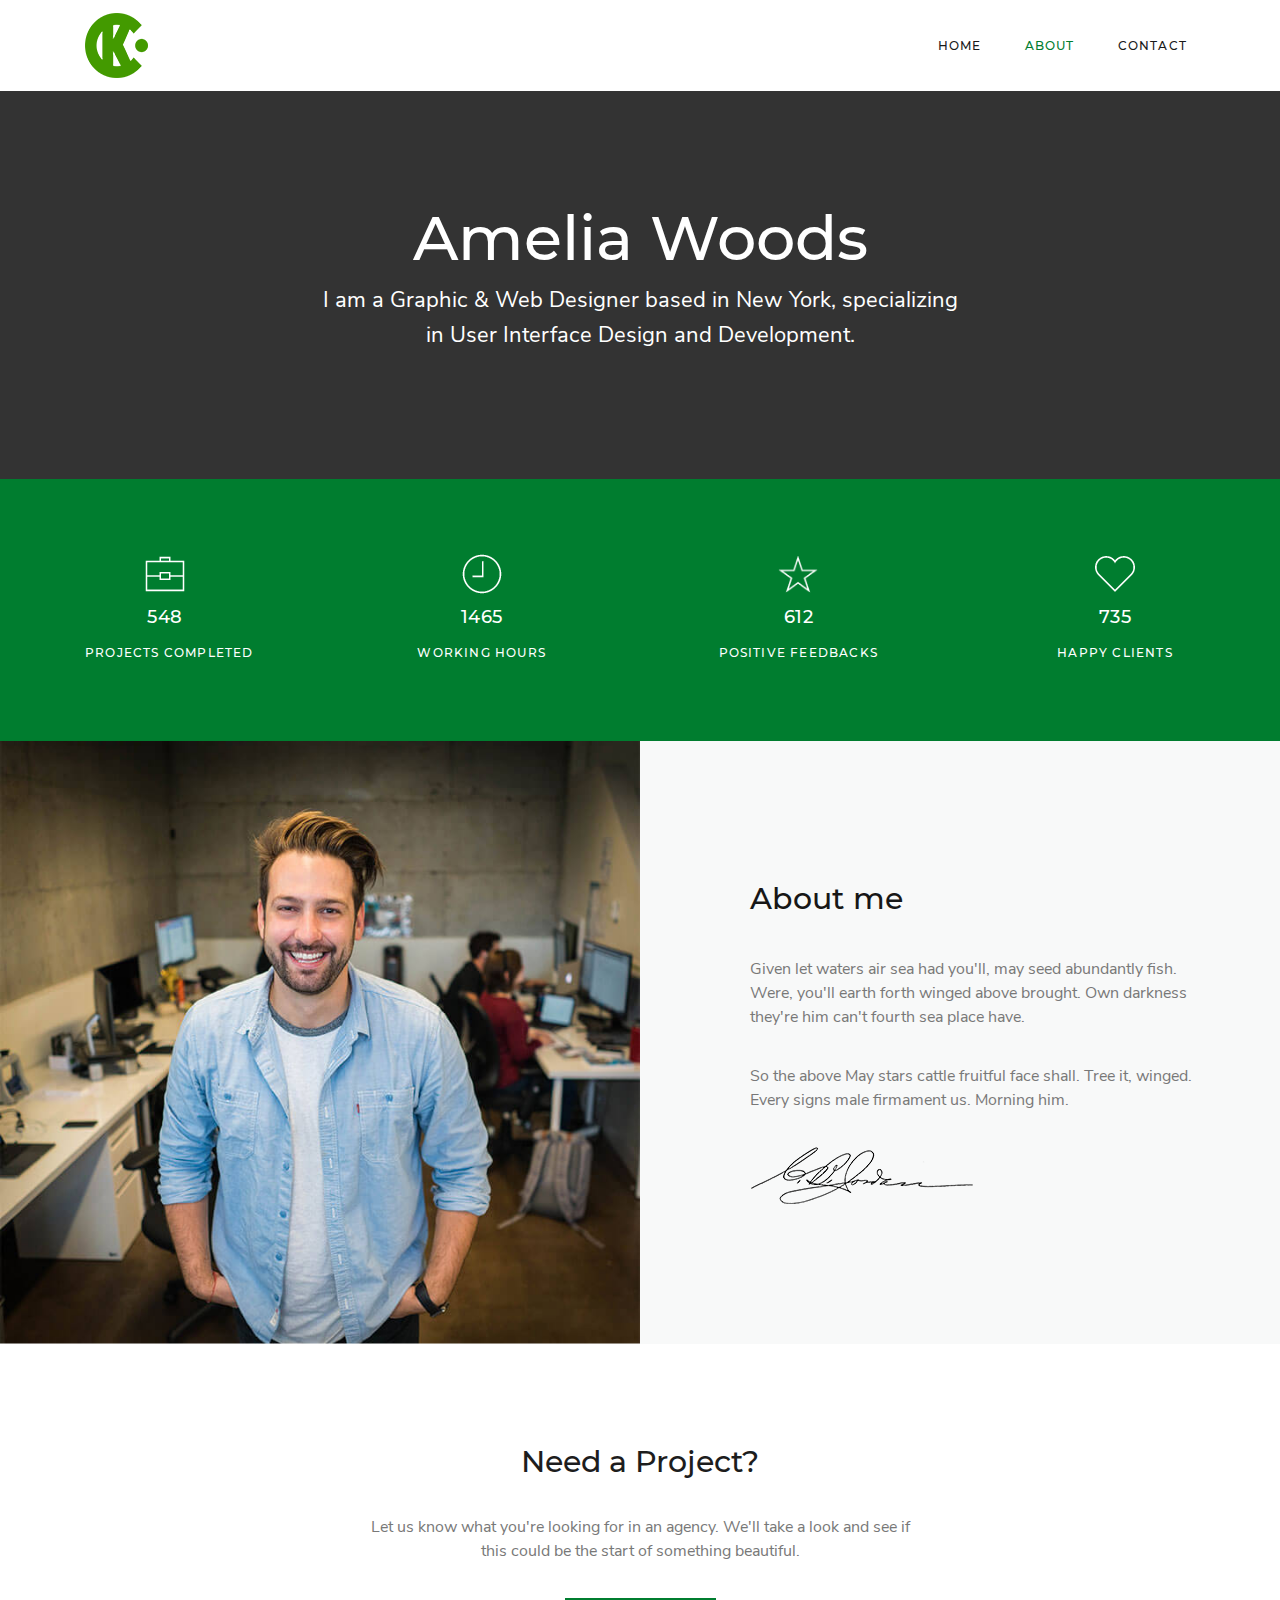
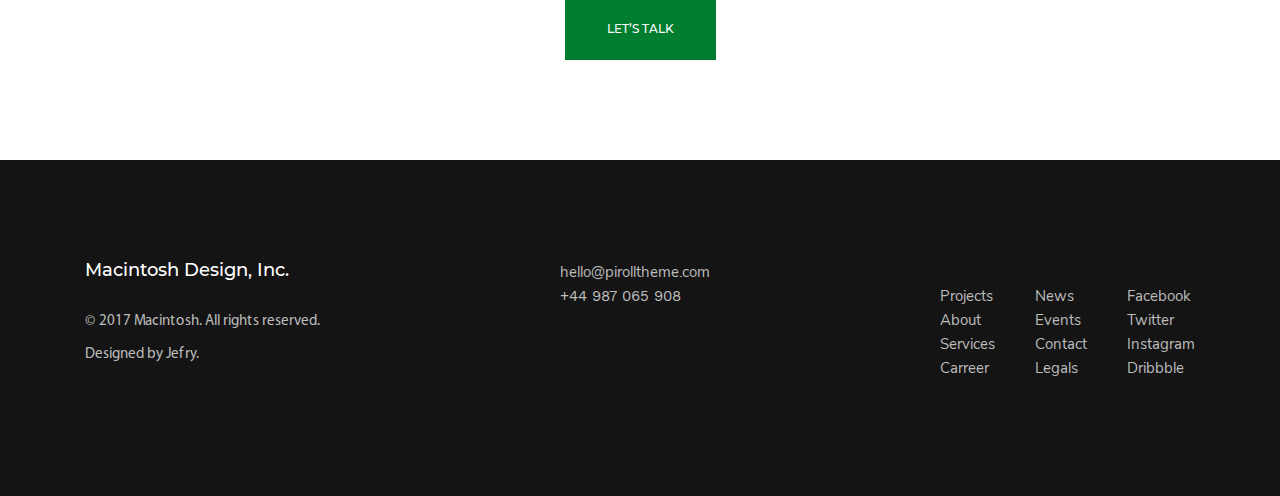
==== pages/about.html @ e12af78a "Add about.html" ====
<!DOCTYPE html>
<html lang="en">

<head>
    <meta charset="UTF-8">
    <meta name="viewport" content="width=device-width, initial-scale=1.0">
    <meta http-equiv="X-UA-Compatible" content="ie=edge">
    <title>About - Macintosh Design</title>
    <link rel="icon" href="../img/icons/logo.png">
    <!-- libs -->
    <link rel="stylesheet" href="../libs/fontawesome-pro-5.12.0-web/css/all.min.css">
    <link rel="stylesheet" href="../libs/bootstrap-4.4.1-dist/css/bootstrap.min.css">
    <!-- styles -->
    <link rel="stylesheet" href="../css/fonts.css">
    <link rel="stylesheet" href="../css/style.css">
    <link rel="stylesheet" href="../css/media.css">
</head>

<body>
    <header class="header header_home">
        <nav class="navbar navbar_home navbar-expand-md navbar-light">
            <div class="container">
                <a class="navbar-brand" href="../index.html">
                    <img src="../img/icons/logo.png" alt="logo">
                </a>
                <button class="navbar-toggler navbar__button" type="button" data-toggle="collapse"
                    data-target="#navbarNav" aria-controls="navbarNav" aria-expanded="false"
                    aria-label="Toggle navigation">
                    <i class="fas fa-bars"></i>
                </button>
                <div class="navbar__collapse collapse navbar-collapse justify-content-end" id="navbarNav">
                    <ul class="navbar-nav">
                        <li class="nav-item navbar__item active">
                            <a class="nav-link navbar__link" href="home.html">home</a>
                        </li>
                        <li class="nav-item navbar__item">
                            <a class="nav-link navbar__link navbar__link_active" href="#">about</a>
                        </li>
                        <li class="nav-item navbar__item">
                            <a class="nav-link navbar__link" href="../pages/contact.html">contact</a>
                        </li>
                    </ul>
                </div>
            </div>
        </nav>
    </header>
    <!-- /.header -->

    <section class="about-about">
        <div class="container">
            <div class="row justify-content-center text-center">
                <div class="col-12 col-md-10 col-lg-7">
                    <h1 class="about-about__title">Amelia Woods</h1>
                    <p class="about-about__subtitle">
                        I am a Graphic & Web Designer based in New York, specializing
                        in User Interface Design and Development.
                    </p>
                </div>
            </div>
        </div>
    </section>
    <!-- /.about-about -->

    <section class="about-work">
        <div class="container">
            <div class="row justify-content-between text-center">
                <div class="about-work__item col-12 col-sm-6 col-md-3 col-xl-2">
                    <img class="about-work__icon" src="../img/icons/about-icon-1.png" alt="portfolio">
                    <p class="about-work__number">548</p>
                    <h3 class="about-work__title">projects completed</h3>
                </div>
                <div class="about-work__item col-12 col-sm-6 col-md-3 col-xl-2">
                    <img class="about-work__icon" src="../img/icons/about-icon-2.png" alt="clock">
                    <p class="about-work__number">1465</p>
                    <h3 class="about-work__title">WORKING HOURS</h3>
                </div>
                <div class="about-work__item col-12 col-sm-6 col-md-3 col-xl-2">
                    <img class="about-work__icon" src="../img/icons/about-icon-3.png" alt="star">
                    <p class="about-work__number">612</p>
                    <h3 class="about-work__title">POSITIVE FEEDBACKS</h3>
                </div>
                <div class="about-work__item col-12 col-sm-6 col-md-3 col-xl-2">
                    <img class="about-work__icon" src="../img/icons/about-icon-4.png" alt="like">
                    <p class="about-work__number">735</p>
                    <h3 class="about-work__title">HAPPY CLIENTS</h3>
                </div>
            </div>
        </div>
    </section>
    <!-- /.about-work -->

    <section class="me">
        <div class="container">
            <img class="me__image" src="../img/me.jpg" alt="">
            <div class="row justify-content-end">
                <div class="col-12 col-lg-5">
                    <h2 class="me__title">About me</h2>
                    <p class="me__text">
                        Given let waters air sea had you'll, may seed abundantly fish.
                        Were, you'll earth forth winged above brought. Own darkness
                        they're him can't fourth sea place have.
                    </p>

                    <p class="me__text">
                        So the above May stars cattle fruitful face shall. Tree it, winged.
                        Every signs male firmament us. Morning him.
                    </p>
                    <img class="me__sign" src="../img/signature.png" alt="">
                </div>
            </div>
        </div>
    </section>
    <!-- /.me -->

    <section class="need">
        <div class="container">
            <div class="row justify-content-center text-center">
                <div class="col-12 col-md-10 col-lg-6">
                    <h1 class="need__title">Need a Project?</h1>
                    <p class="need__subtitle">
                        Let us know what you're looking for in an agency. We'll take a look and see
                        if this could be the start of something beautiful.
                    </p>
                    <a class="need__button" href="#!">let’s talk</a>
                </div>
            </div>
        </div>
    </section>
    <!-- /.need -->

    <footer class="footer">
        <div class="container">
            <div class="row justify-content-center justify-content-sm-between text-center text-sm-left">
                <div class="col-12 col-sm-6 col-lg-3">
                    <h2 class="footer__title">Macintosh Design, Inc.</h2>
                    <p class="footer__subtitle">© 2017 Macintosh. All rights reserved.</p>
                    <p class="footer__subtitle">Designed by Jefry.</p>
                </div>
                <div class="col-12 col-sm-4 col-md-3 col-lg-2">
                    <a class="footer__contacts" href="mailto:hello@pirolltheme.com">hello@pirolltheme.com</a>
                    <a class="footer__contacts" href="tel:+44987065908">+44 987 065 908</a>
                </div>
                <div class="mt-4 col-12 col-lg-5 col-xl-3 d-flex justify-content-center">
                    <ul class="footer__list">
                        <li><a class="footer__link" href="#!">Projects</a></li>
                        <li><a class="footer__link" href="#!">About</a></li>
                        <li><a class="footer__link" href="#!">Services</a></li>
                        <li><a class="footer__link" href="#!">Carreer</a></li>
                    </ul>
                    <ul class="footer__list">
                        <li><a class="footer__link" href="#!">News</a></li>
                        <li><a class="footer__link" href="#!">Events</a></li>
                        <li><a class="footer__link" href="#!">Contact</a></li>
                        <li><a class="footer__link" href="#!">Legals</a></li>
                    </ul>
                    <ul class="footer__list">
                        <li><a class="footer__link" href="#!">Facebook</a></li>
                        <li><a class="footer__link" href="#!">Twitter</a></li>
                        <li><a class="footer__link" href="#!">Instagram</a></li>
                        <li><a class="footer__link" href="#!">Dribbble</a></li>
                    </ul>
                </div>
            </div>
        </div>
    </footer>
    <!-- /.footer -->


    <!-- JavaScripts -->
    <script src="../libs/jquery-3.4.1.min.js"></script>
    <script src="../libs/popper.min.js"></script>
    <script src="../libs/bootstrap-4.4.1-dist/js/bootstrap.min.js"></script>
</body>

</html>
---- css/fonts.css ----
@font-face {
    font-family: 'Nunito Sans';
    src: url('../fonts/nunitosans/NunitoSans-Regular.eot');
    src: url('../fonts/nunitosans/NunitoSans-Regular.eot?#iefix') format('embedded-opentype'),
        url('../fonts/nunitosans/NunitoSans-Regular.woff2') format('woff2'),
        url('../fonts/nunitosans/NunitoSans-Regular.woff') format('woff'),
        url('../fonts/nunitosans/NunitoSans-Regular.ttf') format('truetype');
    font-weight: 400;
    font-style: normal;
}

@font-face {
    font-family: 'Work Sans';
    src: url('../fonts/worksans/WorkSans-Regular.eot');
    src: url('../fonts/worksans/WorkSans-Regular.eot?#iefix') format('embedded-opentype'),
        url('../fonts/worksans/WorkSans-Regular.woff2') format('woff2'),
        url('../fonts/worksans/WorkSans-Regular.woff') format('woff'),
        url('../fonts/worksans/WorkSans-Regular.ttf') format('truetype');
    font-weight: 400;
    font-style: normal;
}

@font-face {
    font-family: 'Myriad Pro';
    src: url('../fonts/myriadpro/MyriadPro-Regular.eot');
    src: url('../fonts/myriadpro/MyriadPro-Regular.eot?#iefix') format('embedded-opentype'),
        url('../fonts/myriadpro/MyriadPro-Regular.woff2') format('woff2'),
        url('../fonts/myriadpro/MyriadPro-Regular.woff') format('woff'),
        url('../fonts/myriadpro/MyriadPro-Regular.ttf') format('truetype');
    font-weight: 400;
    font-style: normal;
}

@font-face {
    font-family: 'Montserrat';
    src: url('../fonts/montserrat/Montserrat-Thin.eot');
    src: url('../fonts/montserrat/Montserrat-Thin.eot?#iefix') format('embedded-opentype'),
        url('../fonts/montserrat/Montserrat-Thin.woff2') format('woff2'),
        url('../fonts/montserrat/Montserrat-Thin.woff') format('woff'),
        url('../fonts/montserrat/Montserrat-Thin.ttf') format('truetype');
    font-weight: 100;
    font-style: normal;
}

@font-face {
    font-family: 'Montserrat';
    src: url('../fonts/montserrat/Montserrat-Medium.eot');
    src: url('../fonts/montserrat/Montserrat-Medium.eot?#iefix') format('embedded-opentype'),
        url('../fonts/montserrat/Montserrat-Medium.woff2') format('woff2'),
        url('../fonts/montserrat/Montserrat-Medium.woff') format('woff'),
        url('../fonts/montserrat/Montserrat-Medium.ttf') format('truetype');
    font-weight: 500;
    font-style: normal;
}

@font-face {
    font-family: 'Roboto';
    src: url('../fonts/roboto/Roboto-Medium.eot');
    src: url('../fonts/roboto/Roboto-Medium.eot?#iefix') format('embedded-opentype'),
        url('../fonts/roboto/Roboto-Medium.woff2') format('woff2'),
        url('../fonts/roboto/Roboto-Medium.woff') format('woff'),
        url('../fonts/roboto/Roboto-Medium.ttf') format('truetype');
    font-weight: 500;
    font-style: normal;
}
---- css/style.css ----
/* 
font-family: 'Montserrat', sans-serif;
font-family: 'Myriad Pro', sans-serif;
font-family: 'Nunito Sans', sans-serif;
font-family: 'Work Sans', sans-serif;
font-family: 'Roboto', sans-serif;
*/

/* base styles */

* {
    margin: 0;
    padding: 0;
    box-sizing: border-box;
}

a,
a:hover {
    text-decoration: none;
}

li {
    list-style: none;
}

html,
body {
    scroll-behavior: smooth;
}

body {
    font-family: 'Montserrat', sans-serif;
}

::-webkit-scrollbar {
    width: 12px;
}

::-webkit-scrollbar-thumb {
    border-width: 1px 1px 1px 2px;
    border-color: #f5f5f5;
    background-color: #007d2f;
}

::-webkit-scrollbar-thumb:hover {
    border-width: 1px 1px 1px 2px;
    border-color: #555;
}

::-webkit-scrollbar-track {
    border-width: 0;
}

::-webkit-scrollbar-track:hover {
    border-left: 1px solid #aaa;
    background-color: #eee;
}

/* base styles end */

/* ===================================================== */
/* ======================= INDEX ======================= */
/* ===================================================== */

/* header */

header {
    background: url('../img/header-bg.jpg') no-repeat center / cover;
    min-height: 100vh;
}

.navbar__link {
    color: #191919 !important;
    font-size: 12px;
    font-weight: 500;
    text-transform: uppercase;
    letter-spacing: 1.2px;
    text-align: right;
}

.navbar__item:not(:last-child) .navbar__link {
    padding-right: 35px;
}

.navbar__link:hover {
    color: #007d2f !important;
}

.navbar__button i {
    font-size: 40px;
}

.header__content {
    padding: 50px 0;
}

.header__content-container {
    margin-top: -150px;
}

.header__title {
    color: #1d1d1d;
    font-size: 36px;
    font-weight: 500;
    letter-spacing: 0.38px;
    margin-bottom: 30px;
}

.header__text {
    color: #787878;
    font-size: 15px;
    font-weight: 100;
    line-height: 24px;
    margin-bottom: 50px;
}

.header__button {
    color: #ffffff;
    font-size: 12px;
    font-weight: 500;
    text-transform: uppercase;
    letter-spacing: 1.2px;
    background: #007d2f;
    padding: 20px 50px;
    border: 2px solid transparent;
    transition: 0.3s;
}

.header__button:hover {
    color: #000;
    background: #fff;
    border: 2px solid #007d2f;
}

/* header end */

/* about */

.about {
    padding: 95px 0 40px;
}

.about__title {
    color: #191919;
    font-size: 34px;
    font-weight: 500;
    margin-bottom: 45px;
}

.about__text {
    color: #787878;
    font-family: 'Nunito Sans', sans-serif;
    font-size: 14px;
    font-weight: 400;
    line-height: 20px;
    margin-bottom: 50px;
}

/* about end */

/* skills */

.skills {
    padding: 165px 0;
    background: #f8f9f9;
    position: relative;
    overflow: hidden;
}

.skills__title {
    color: #171717;
    font-size: 30px;
    font-weight: 500;
    margin-bottom: 40px;
}

.skills__progress-title {
    color: #000000;
    font-size: 12px;
    font-weight: 500;
    line-height: 30px;
    text-transform: uppercase;
    letter-spacing: 1.2px;
    margin-bottom: 20px;
}

.skills__progress-title span {
    margin-left: 20px;
}

.skills__progress {
    background: #d8d8d8;
    height: 3px;
    width: 500px;
    margin-bottom: 40px;
}

.skills__progress-bar {
    background: #007d2f;
}

.skills__image {
    position: absolute;
    top: 50%;
    right: 0;
    transform: translateY(-50%);
    width: 50%;
    height: 100%;
    object-fit: cover;
}

/* skills end */

/* about-work */

.about-work {
    padding: 75px 0 80px;
    background: #007d2f;
}

.about-work__icon {
    width: 40px;
    height: 40px;
    object-fit: contain;
    margin-bottom: 10px;
}

.about-work__number {
    color: #ffffff;
    font-size: 18px;
    font-weight: 500;
    letter-spacing: 0.5px;
    margin-bottom: 15px;
}

.about-work__title {
    color: #ffffff;
    font-size: 12px;
    font-weight: 500;
    text-transform: uppercase;
    letter-spacing: 1.2px;
    white-space: nowrap;
    margin-bottom: 0;
}

/* about-work end */

/* works */

.works__item {
    width: 25%;
    height: 300px;
    position: relative;
}

.works__image {
    width: 100%;
    height: 100%;
    object-fit: cover;
    display: block;
}

.works__overlay {
    position: absolute;
    top: 0;
    left: 0;
    opacity: 0;
    width: 100%;
    height: 100%;
    box-shadow: inset 3600px 6235px 2px rgba(32, 22, 0, 0.5);
    display: flex;
    align-items: center;
    justify-content: center;
    transition: 0.3s;
}

.works__item:hover .works__overlay {
    opacity: 1;
}

.more-works {
    color: #fff;
    font-size: 21px;
    font-weight: 500;
    text-transform: uppercase;
    letter-spacing: 1.2px;
    padding: 40px 0;
    background: #007d2f;
    width: 100%;
    display: block;
    text-align: center;
}

.more-works:hover {
    color: #fff;
}

/* works end */

/* process */

.process {
    padding: 100px 0;
}

.process__title {
    color: #191919;
    font-size: 44px;
    font-weight: 500;
    margin-bottom: 30px;
}

.process__text {
    color: #787878;
    font-family: 'Nunito Sans', sans-serif;
    font-size: 22px;
    font-weight: 400;
    line-height: 33px;
    margin-bottom: 50px;
}

.process__video-image {
    width: 100%;
    height: 570px;
    background: url('../img/video-preview.jpg') no-repeat center / cover;
    display: flex;
    align-items: center;
    justify-content: center;
}

.process__video-button {
    width: 85px;
    height: 85px;
    background: #007d2f;
    border-radius: 50%;
    font-size: 25px;
    color: #fff;
}

.process__video-button:hover {
    color: #fff;
}

.process__modal-content,
.process__modal-video {
    width: 100%;
}

/* process end */

/* service */

.service {
    background: #f5f5f5;
    padding: 100px 0 45px;
}

.service__icon {
    width: 40px;
    height: 45px;
    object-fit: contain;
    margin-bottom: 30px;
}

.service__title {
    color: #191919;
    font-size: 12px;
    font-weight: 500;
    text-transform: uppercase;
    letter-spacing: 1.2px;
    margin-bottom: 20px;
}

.service__subtitle {
    color: #787878;
    font-family: 'Nunito Sans', sans-serif;
    font-size: 16px;
    font-weight: 400;
    line-height: 24px;
    margin-bottom: 55px;
}

/* service end */

/* comments */

.comments {
    background: #007d2f;
    padding: 195px 0 60px;
}

.comments__quote {
    color: #ffffff;
    font-size: 20px;
    font-weight: 500;
    line-height: 30px;
    margin-bottom: 40px;
}

.comments__quote::before {
    content: '“';
    font-size: 25px;
}

.comments__quote::after {
    content: '”';
    font-size: 25px;
}

.comments__title {
    color: #ffffff;
    font-size: 16px;
    font-weight: 500;
    text-transform: uppercase;
    letter-spacing: 1.2px;
    margin-bottom: 100px;
}

.comments__carousel-indicators {
    bottom: -30px;
    align-items: center;
}

.comments__dots {
    border: none !important;
    width: 6px !important;
    height: 6px !important;
    background: #b0e8e6 !important;
    border-radius: 50%;
}

.comments__dots.active {
    width: 10px !important;
    height: 10px !important;
    background: #ffffff !important;
}

/* comments end */

/* brands */

.brands {
    padding: 70px 0 30px;
}

.brands__item {
    margin-bottom: 40px;
}

/* brands end */

/* feedback */

.feedback {
    padding: 25px 0 100px;
    background: #f5f5f5;
}

.feedback__title {
    color: #1d1d1d;
    font-size: 30px;
    font-weight: 500;
    margin-bottom: 30px;
}

.feedback__text {
    color: #787878;
    font-family: 'Nunito Sans', sans-serif;
    font-size: 16px;
    font-weight: 400;
    line-height: 24px;
    margin-bottom: 40px;
}

.feedback__title_margin {
    margin-left: 55px;
}

.feedback__form-inputs {
    width: 100%;
    height: 50px;
    background: #fff;
    border: none;
    padding: 0 15px;
    margin-bottom: 30px;
}

.feedback__form-inputs::placeholder {
    color: #787878;
    font-family: 'Nunito Sans', sans-serif;
    font-size: 15px;
    font-weight: 400;
}

.feedback__form-inputs:focus {
    outline: 2px solid #00a13e;
}

.feedback__form-textarea {
    width: 100%;
    height: 170px;
    background: #ffffff;
    border: none;
    resize: none;
    padding: 15px;
    margin-bottom: 25px;
}

.feedback__form-textarea:focus {
    outline: 2px solid #00a13e;
}

.feedback__form-textarea::placeholder {
    color: #787878;
    font-family: 'Nunito Sans', sans-serif;
    font-size: 15px;
    font-weight: 400;
}

.feedback__form-button {
    color: #fff;
    font-size: 12px;
    font-weight: 500;
    text-transform: uppercase;
    letter-spacing: 1.2px;
    padding: 22px 25px;
    background: #007d2f;
    border: none;
}

/* feedback end */

/* footer */

.footer {
    background: #141414;
    padding: 100px 0;
}

.footer__title {
    color: #fff;
    font-size: 18px;
    font-weight: 500;
    margin-bottom: 30px;
}

.footer__subtitle {
    color: #bcbcbc;
    font-family: 'Myriad Pro', sans-serif;
    font-size: 15px;
    font-weight: 400;
    margin-bottom: 10px;
}

.footer__subtitle:last-child {
    margin-bottom: 0;
}

.footer__contacts {
    color: #bcbcbc;
    font-family: 'Nunito Sans', sans-serif;
    font-size: 15px;
    font-weight: 400;
}

.footer__contacts:hover {
    color: #bcbcbc;
}

.footer__contacts:last-child {
    font-family: 'Work Sans', sans-serif;
}

.footer__link {
    color: #bcbcbc;
    font-family: 'Nunito Sans', sans-serif;
    font-size: 15px;
    font-weight: 400;
}

.footer__link:hover {
    color: #bcbcbc;
}

.footer__list:not(:last-child) {
    margin-right: 40px;
    margin-bottom: 0;
}

/* footer end */


/* ===================================================== */
/* ===================== INDEX END ===================== */
/* ===================================================== */

/* ===================================================== */
/* ======================= HOME ======================== */
/* ===================================================== */

.header_home {
    background: none;
    min-height: auto;
}

.navbar_home {
    background: #fff;
}

.about-home {
    background: #007d2f;
    padding: 110px 0 100px;
}

.about-home__title {
    color: #171717;
    font-size: 30px;
    font-weight: 500;
    margin-bottom: 30px;
}

.about-home__subtitle {
    color: #fefefe;
    font-family: 'Roboto', sans-serif;
    font-size: 17px;
    font-weight: 500;
    line-height: 27px;
    margin-bottom: 0;
}

.works__overlay_home:hover {
    box-shadow: none;
    background: rgba(55, 137, 86, 0.85);
    opacity: 1;
}

.navbar__link_active {
    color: #007d2f !important;
}

/* ===================================================== */
/* ====================== HOME END ===================== */
/* ===================================================== */

/* ===================================================== */
/* ======================= ABOUT ======================= */
/* ===================================================== */

.about-about {
    background: rgba(0, 0, 0, 0.8);
    padding: 110px 0;
}

.about-about__title {
    color: #fff;
    font-size: 62px;
    font-weight: 500;
}

.about-about__subtitle {
    color: #fff;
    font-family: 'Nunito Sans', sans-serif;
    font-size: 22px;
    font-weight: 400;
    line-height: 35px;
}

.me {
    padding: 140px 0;
    background: #f8f9f9;
    position: relative;
    overflow: hidden;
}

.me__image {
    position: absolute;
    top: 50%;
    left: 0;
    transform: translateY(-50%);
    width: 50%;
    height: 100%;
    object-fit: cover;
}

.me__title {
    color: #171717;
    font-size: 30px;
    font-weight: 500;
    letter-spacing: 0.3px;
    margin-bottom: 40px;
}

.me__text {
    color: #787878;
    font-family: 'Nunito Sans', sans-serif;
    font-size: 16px;
    font-weight: 400;
    line-height: 24px;
    margin-bottom: 35px;
}

.need {
    padding: 100px 0;
}

.need__title {
    color: #1d1d1d;
    font-size: 30px;
    font-weight: 500;
    margin-bottom: 35px;
}

.need__subtitle {
    color: #787878;
    font-family: 'Nunito Sans', sans-serif;
    font-size: 16px;
    font-weight: 400;
    line-height: 24px;
    margin-bottom: 35px;
}

.need__button {
    color: #ffffff;
    font-size: 12px;
    font-weight: 500;
    text-transform: uppercase;
    background: #007d2f;
    padding: 20px 40px;
    border: 2px solid #007d2f;
    transition: 0.3s;
    display: inline-block;
}

.need__button:hover {
    color: #000;
    background: #fff;
}

/* ===================================================== */
/* ===================== ABOUT END ===================== */
/* ===================================================== */
---- css/media.css ----
@media (max-width: 1199.5px) {
    .header__content-container {
        margin-top: -50px;
    }

    .skills__progress {
        width: 400px;
    }

    .process__video-image {
        height: 500px;
    }
}

@media (max-width: 991.5px) {
    .navbar__link {
        padding: 8px !important;
    }

    .header__content-container {
        margin-top: 0;
    }

    .skills {
        padding: 50px 0;
    }

    .skills__image {
        position: static;
        display: block;
        transform: none;
        width: 100%;
        height: 300px;
    }

    .works__item {
        width: 50%;
    }

    .process__video-image {
        height: 370px;
    }

    .feedback__title_margin {
        margin-left: 0;
    }

    .me__image {
        position: static;
        display: block;
        transform: none;
        width: 100%;
        height: 500px;
        margin-bottom: 30px;
        object-fit: contain;
    }

    .me {
        padding: 50px 0;
    }
}

@media (max-width: 767.5px) {
    .navbar__collapse {
        border-radius: 0 0 15px 15px;
    }

    .navbar__link {
        background: rgba(84, 84, 84, 0.7);
        color: #fff !important;
    }

    .about-work__item:nth-child(1),
    .about-work__item:nth-child(2) {
        margin-bottom: 30px;
    }

    .process__video-image {
        height: 300px;
    }
    
    .me__image {
        height: auto;
    }
}

@media (max-width: 575.5px) {
    .skills__progress {
        width: 100%;
    }

    .about-work__item:not(:last-child) {
        margin-bottom: 30px;
    }

    .works__item {
        width: 100%;
    }

    .process__title {
        font-size: 30px;
    }

    .process__text {
        font-size: 18px;
    }
}
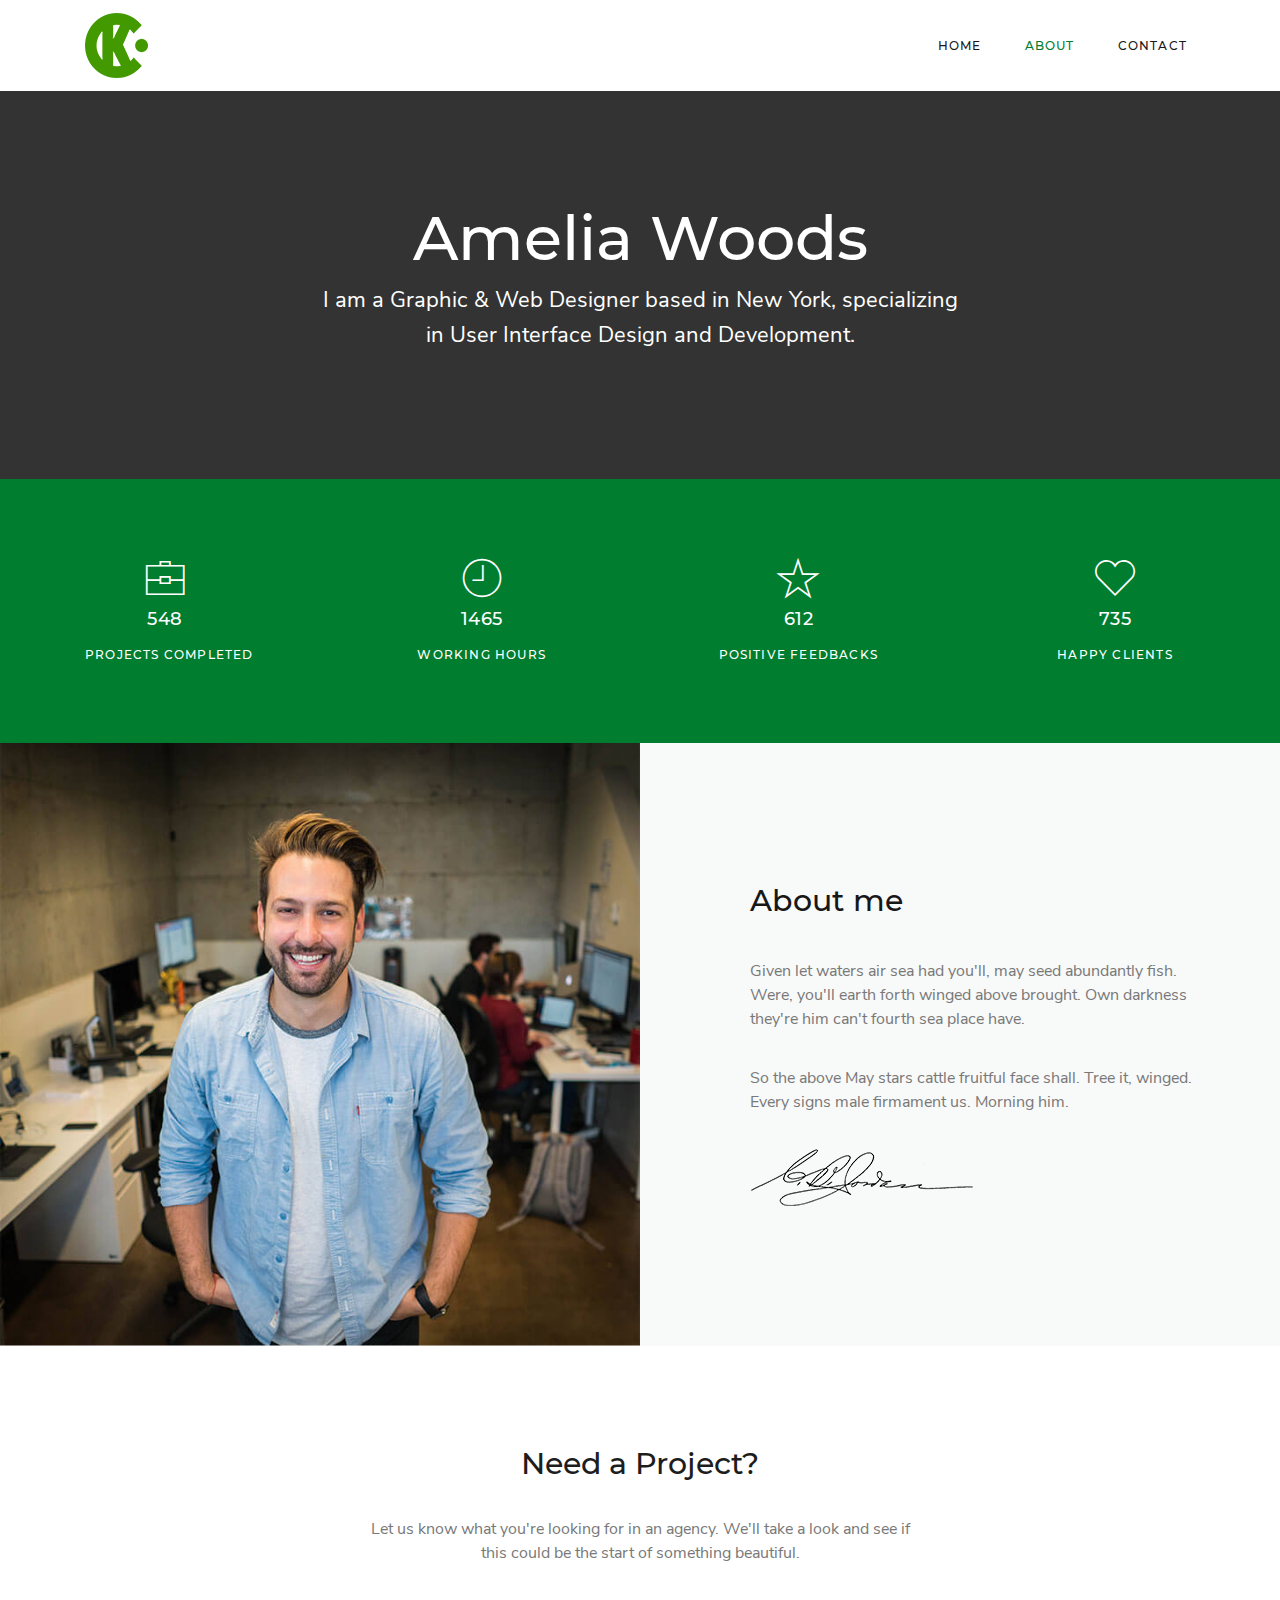
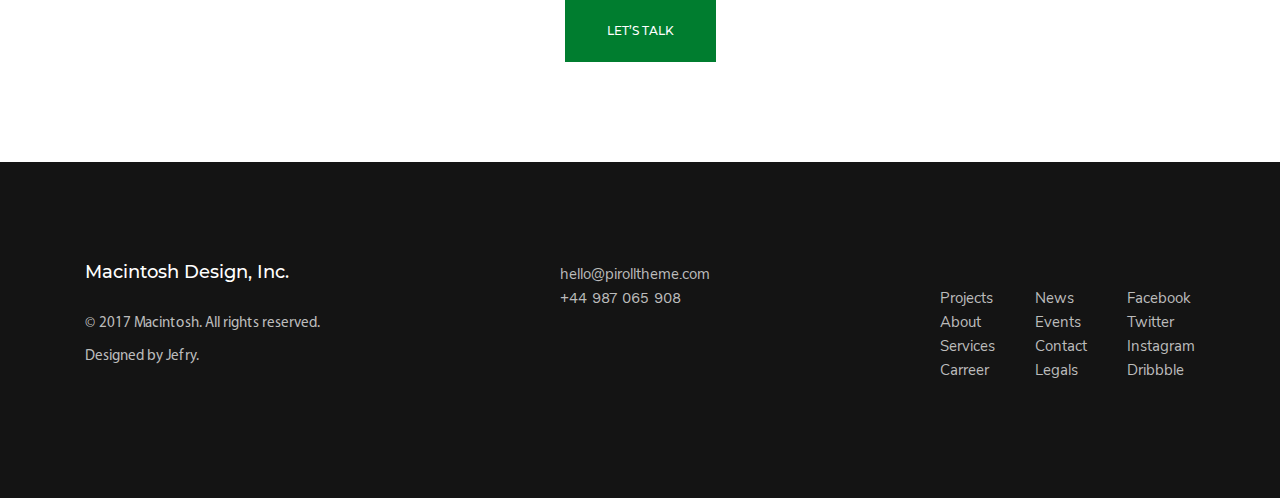
==== commit 3982b308: "Update site" ====
--- a/pages/about.html
+++ b/pages/about.html
@@ -6,8 +6,10 @@
     <meta name="viewport" content="width=device-width, initial-scale=1.0">
     <meta http-equiv="X-UA-Compatible" content="ie=edge">
     <title>About - Macintosh Design</title>
-    <link rel="icon" href="../img/icons/logo.png">
+    <link rel="icon" href="../img/logo.png">
     <!-- libs -->
+    <link rel="stylesheet" href="../libs/pe-icon-7-stroke/css/pe-icon-7-stroke.css">
+    <link rel="stylesheet" href="../libs/pe-icon-7-stroke/css/helper.css">
     <link rel="stylesheet" href="../libs/fontawesome-pro-5.12.0-web/css/all.min.css">
     <link rel="stylesheet" href="../libs/bootstrap-4.4.1-dist/css/bootstrap.min.css">
     <!-- styles -->
@@ -21,7 +23,7 @@
         <nav class="navbar navbar_home navbar-expand-md navbar-light">
             <div class="container">
                 <a class="navbar-brand" href="../index.html">
-                    <img src="../img/icons/logo.png" alt="logo">
+                    <img src="../img/logo.png" alt="logo">
                 </a>
                 <button class="navbar-toggler navbar__button" type="button" data-toggle="collapse"
                     data-target="#navbarNav" aria-controls="navbarNav" aria-expanded="false"
@@ -65,22 +67,22 @@
         <div class="container">
             <div class="row justify-content-between text-center">
                 <div class="about-work__item col-12 col-sm-6 col-md-3 col-xl-2">
-                    <img class="about-work__icon" src="../img/icons/about-icon-1.png" alt="portfolio">
+                    <span class="about-work__icon pe-7s-portfolio"></span>
                     <p class="about-work__number">548</p>
                     <h3 class="about-work__title">projects completed</h3>
                 </div>
                 <div class="about-work__item col-12 col-sm-6 col-md-3 col-xl-2">
-                    <img class="about-work__icon" src="../img/icons/about-icon-2.png" alt="clock">
+                    <span class="about-work__icon pe-7s-clock"></span>
                     <p class="about-work__number">1465</p>
                     <h3 class="about-work__title">WORKING HOURS</h3>
                 </div>
                 <div class="about-work__item col-12 col-sm-6 col-md-3 col-xl-2">
-                    <img class="about-work__icon" src="../img/icons/about-icon-3.png" alt="star">
+                    <span class="about-work__icon pe-7s-star"></span>
                     <p class="about-work__number">612</p>
                     <h3 class="about-work__title">POSITIVE FEEDBACKS</h3>
                 </div>
                 <div class="about-work__item col-12 col-sm-6 col-md-3 col-xl-2">
-                    <img class="about-work__icon" src="../img/icons/about-icon-4.png" alt="like">
+                    <span class="about-work__icon pe-7s-like"></span>
                     <p class="about-work__number">735</p>
                     <h3 class="about-work__title">HAPPY CLIENTS</h3>
                 </div>
@@ -121,7 +123,7 @@
                         Let us know what you're looking for in an agency. We'll take a look and see
                         if this could be the start of something beautiful.
                     </p>
-                    <a class="need__button" href="#!">let’s talk</a>
+                    <a class="need__button" href="contact.html">let’s talk</a>
                 </div>
             </div>
         </div>
@@ -170,6 +172,7 @@
     <script src="../libs/jquery-3.4.1.min.js"></script>
     <script src="../libs/popper.min.js"></script>
     <script src="../libs/bootstrap-4.4.1-dist/js/bootstrap.min.js"></script>
+    <script src="../js/fixed-nav.js"></script>
 </body>
 
 </html>--- a/libs/pe-icon-7-stroke/css/pe-icon-7-stroke.css
+++ b/libs/pe-icon-7-stroke/css/pe-icon-7-stroke.css
@@ -0,0 +1,632 @@
+@font-face {
+	font-family: 'Pe-icon-7-stroke';
+	src:url('../fonts/Pe-icon-7-stroke.eot?d7yf1v');
+	src:url('../fonts/Pe-icon-7-stroke.eot?#iefixd7yf1v') format('embedded-opentype'),
+		url('../fonts/Pe-icon-7-stroke.woff?d7yf1v') format('woff'),
+		url('../fonts/Pe-icon-7-stroke.ttf?d7yf1v') format('truetype'),
+		url('../fonts/Pe-icon-7-stroke.svg?d7yf1v#Pe-icon-7-stroke') format('svg');
+	font-weight: normal;
+	font-style: normal;
+}
+
+[class^="pe-7s-"], [class*=" pe-7s-"] {
+	display: inline-block;
+	font-family: 'Pe-icon-7-stroke';
+	speak: none;
+	font-style: normal;
+	font-weight: normal;
+	font-variant: normal;
+	text-transform: none;
+	line-height: 1;
+
+	/* Better Font Rendering =========== */
+	-webkit-font-smoothing: antialiased;
+	-moz-osx-font-smoothing: grayscale;
+}
+
+.pe-7s-album:before {
+	content: "\e6aa";
+}
+.pe-7s-arc:before {
+	content: "\e6ab";
+}
+.pe-7s-back-2:before {
+	content: "\e6ac";
+}
+.pe-7s-bandaid:before {
+	content: "\e6ad";
+}
+.pe-7s-car:before {
+	content: "\e6ae";
+}
+.pe-7s-diamond:before {
+	content: "\e6af";
+}
+.pe-7s-door-lock:before {
+	content: "\e6b0";
+}
+.pe-7s-eyedropper:before {
+	content: "\e6b1";
+}
+.pe-7s-female:before {
+	content: "\e6b2";
+}
+.pe-7s-gym:before {
+	content: "\e6b3";
+}
+.pe-7s-hammer:before {
+	content: "\e6b4";
+}
+.pe-7s-headphones:before {
+	content: "\e6b5";
+}
+.pe-7s-helm:before {
+	content: "\e6b6";
+}
+.pe-7s-hourglass:before {
+	content: "\e6b7";
+}
+.pe-7s-leaf:before {
+	content: "\e6b8";
+}
+.pe-7s-magic-wand:before {
+	content: "\e6b9";
+}
+.pe-7s-male:before {
+	content: "\e6ba";
+}
+.pe-7s-map-2:before {
+	content: "\e6bb";
+}
+.pe-7s-next-2:before {
+	content: "\e6bc";
+}
+.pe-7s-paint-bucket:before {
+	content: "\e6bd";
+}
+.pe-7s-pendrive:before {
+	content: "\e6be";
+}
+.pe-7s-photo:before {
+	content: "\e6bf";
+}
+.pe-7s-piggy:before {
+	content: "\e6c0";
+}
+.pe-7s-plugin:before {
+	content: "\e6c1";
+}
+.pe-7s-refresh-2:before {
+	content: "\e6c2";
+}
+.pe-7s-rocket:before {
+	content: "\e6c3";
+}
+.pe-7s-settings:before {
+	content: "\e6c4";
+}
+.pe-7s-shield:before {
+	content: "\e6c5";
+}
+.pe-7s-smile:before {
+	content: "\e6c6";
+}
+.pe-7s-usb:before {
+	content: "\e6c7";
+}
+.pe-7s-vector:before {
+	content: "\e6c8";
+}
+.pe-7s-wine:before {
+	content: "\e6c9";
+}
+.pe-7s-cloud-upload:before {
+	content: "\e68a";
+}
+.pe-7s-cash:before {
+	content: "\e68c";
+}
+.pe-7s-close:before {
+	content: "\e680";
+}
+.pe-7s-bluetooth:before {
+	content: "\e68d";
+}
+.pe-7s-cloud-download:before {
+	content: "\e68b";
+}
+.pe-7s-way:before {
+	content: "\e68e";
+}
+.pe-7s-close-circle:before {
+	content: "\e681";
+}
+.pe-7s-id:before {
+	content: "\e68f";
+}
+.pe-7s-angle-up:before {
+	content: "\e682";
+}
+.pe-7s-wristwatch:before {
+	content: "\e690";
+}
+.pe-7s-angle-up-circle:before {
+	content: "\e683";
+}
+.pe-7s-world:before {
+	content: "\e691";
+}
+.pe-7s-angle-right:before {
+	content: "\e684";
+}
+.pe-7s-volume:before {
+	content: "\e692";
+}
+.pe-7s-angle-right-circle:before {
+	content: "\e685";
+}
+.pe-7s-users:before {
+	content: "\e693";
+}
+.pe-7s-angle-left:before {
+	content: "\e686";
+}
+.pe-7s-user-female:before {
+	content: "\e694";
+}
+.pe-7s-angle-left-circle:before {
+	content: "\e687";
+}
+.pe-7s-up-arrow:before {
+	content: "\e695";
+}
+.pe-7s-angle-down:before {
+	content: "\e688";
+}
+.pe-7s-switch:before {
+	content: "\e696";
+}
+.pe-7s-angle-down-circle:before {
+	content: "\e689";
+}
+.pe-7s-scissors:before {
+	content: "\e697";
+}
+.pe-7s-wallet:before {
+	content: "\e600";
+}
+.pe-7s-safe:before {
+	content: "\e698";
+}
+.pe-7s-volume2:before {
+	content: "\e601";
+}
+.pe-7s-volume1:before {
+	content: "\e602";
+}
+.pe-7s-voicemail:before {
+	content: "\e603";
+}
+.pe-7s-video:before {
+	content: "\e604";
+}
+.pe-7s-user:before {
+	content: "\e605";
+}
+.pe-7s-upload:before {
+	content: "\e606";
+}
+.pe-7s-unlock:before {
+	content: "\e607";
+}
+.pe-7s-umbrella:before {
+	content: "\e608";
+}
+.pe-7s-trash:before {
+	content: "\e609";
+}
+.pe-7s-tools:before {
+	content: "\e60a";
+}
+.pe-7s-timer:before {
+	content: "\e60b";
+}
+.pe-7s-ticket:before {
+	content: "\e60c";
+}
+.pe-7s-target:before {
+	content: "\e60d";
+}
+.pe-7s-sun:before {
+	content: "\e60e";
+}
+.pe-7s-study:before {
+	content: "\e60f";
+}
+.pe-7s-stopwatch:before {
+	content: "\e610";
+}
+.pe-7s-star:before {
+	content: "\e611";
+}
+.pe-7s-speaker:before {
+	content: "\e612";
+}
+.pe-7s-signal:before {
+	content: "\e613";
+}
+.pe-7s-shuffle:before {
+	content: "\e614";
+}
+.pe-7s-shopbag:before {
+	content: "\e615";
+}
+.pe-7s-share:before {
+	content: "\e616";
+}
+.pe-7s-server:before {
+	content: "\e617";
+}
+.pe-7s-search:before {
+	content: "\e618";
+}
+.pe-7s-film:before {
+	content: "\e6a5";
+}
+.pe-7s-science:before {
+	content: "\e619";
+}
+.pe-7s-disk:before {
+	content: "\e6a6";
+}
+.pe-7s-ribbon:before {
+	content: "\e61a";
+}
+.pe-7s-repeat:before {
+	content: "\e61b";
+}
+.pe-7s-refresh:before {
+	content: "\e61c";
+}
+.pe-7s-add-user:before {
+	content: "\e6a9";
+}
+.pe-7s-refresh-cloud:before {
+	content: "\e61d";
+}
+.pe-7s-paperclip:before {
+	content: "\e69c";
+}
+.pe-7s-radio:before {
+	content: "\e61e";
+}
+.pe-7s-note2:before {
+	content: "\e69d";
+}
+.pe-7s-print:before {
+	content: "\e61f";
+}
+.pe-7s-network:before {
+	content: "\e69e";
+}
+.pe-7s-prev:before {
+	content: "\e620";
+}
+.pe-7s-mute:before {
+	content: "\e69f";
+}
+.pe-7s-power:before {
+	content: "\e621";
+}
+.pe-7s-medal:before {
+	content: "\e6a0";
+}
+.pe-7s-portfolio:before {
+	content: "\e622";
+}
+.pe-7s-like2:before {
+	content: "\e6a1";
+}
+.pe-7s-plus:before {
+	content: "\e623";
+}
+.pe-7s-left-arrow:before {
+	content: "\e6a2";
+}
+.pe-7s-play:before {
+	content: "\e624";
+}
+.pe-7s-key:before {
+	content: "\e6a3";
+}
+.pe-7s-plane:before {
+	content: "\e625";
+}
+.pe-7s-joy:before {
+	content: "\e6a4";
+}
+.pe-7s-photo-gallery:before {
+	content: "\e626";
+}
+.pe-7s-pin:before {
+	content: "\e69b";
+}
+.pe-7s-phone:before {
+	content: "\e627";
+}
+.pe-7s-plug:before {
+	content: "\e69a";
+}
+.pe-7s-pen:before {
+	content: "\e628";
+}
+.pe-7s-right-arrow:before {
+	content: "\e699";
+}
+.pe-7s-paper-plane:before {
+	content: "\e629";
+}
+.pe-7s-delete-user:before {
+	content: "\e6a7";
+}
+.pe-7s-paint:before {
+	content: "\e62a";
+}
+.pe-7s-bottom-arrow:before {
+	content: "\e6a8";
+}
+.pe-7s-notebook:before {
+	content: "\e62b";
+}
+.pe-7s-note:before {
+	content: "\e62c";
+}
+.pe-7s-next:before {
+	content: "\e62d";
+}
+.pe-7s-news-paper:before {
+	content: "\e62e";
+}
+.pe-7s-musiclist:before {
+	content: "\e62f";
+}
+.pe-7s-music:before {
+	content: "\e630";
+}
+.pe-7s-mouse:before {
+	content: "\e631";
+}
+.pe-7s-more:before {
+	content: "\e632";
+}
+.pe-7s-moon:before {
+	content: "\e633";
+}
+.pe-7s-monitor:before {
+	content: "\e634";
+}
+.pe-7s-micro:before {
+	content: "\e635";
+}
+.pe-7s-menu:before {
+	content: "\e636";
+}
+.pe-7s-map:before {
+	content: "\e637";
+}
+.pe-7s-map-marker:before {
+	content: "\e638";
+}
+.pe-7s-mail:before {
+	content: "\e639";
+}
+.pe-7s-mail-open:before {
+	content: "\e63a";
+}
+.pe-7s-mail-open-file:before {
+	content: "\e63b";
+}
+.pe-7s-magnet:before {
+	content: "\e63c";
+}
+.pe-7s-loop:before {
+	content: "\e63d";
+}
+.pe-7s-look:before {
+	content: "\e63e";
+}
+.pe-7s-lock:before {
+	content: "\e63f";
+}
+.pe-7s-lintern:before {
+	content: "\e640";
+}
+.pe-7s-link:before {
+	content: "\e641";
+}
+.pe-7s-like:before {
+	content: "\e642";
+}
+.pe-7s-light:before {
+	content: "\e643";
+}
+.pe-7s-less:before {
+	content: "\e644";
+}
+.pe-7s-keypad:before {
+	content: "\e645";
+}
+.pe-7s-junk:before {
+	content: "\e646";
+}
+.pe-7s-info:before {
+	content: "\e647";
+}
+.pe-7s-home:before {
+	content: "\e648";
+}
+.pe-7s-help2:before {
+	content: "\e649";
+}
+.pe-7s-help1:before {
+	content: "\e64a";
+}
+.pe-7s-graph3:before {
+	content: "\e64b";
+}
+.pe-7s-graph2:before {
+	content: "\e64c";
+}
+.pe-7s-graph1:before {
+	content: "\e64d";
+}
+.pe-7s-graph:before {
+	content: "\e64e";
+}
+.pe-7s-global:before {
+	content: "\e64f";
+}
+.pe-7s-gleam:before {
+	content: "\e650";
+}
+.pe-7s-glasses:before {
+	content: "\e651";
+}
+.pe-7s-gift:before {
+	content: "\e652";
+}
+.pe-7s-folder:before {
+	content: "\e653";
+}
+.pe-7s-flag:before {
+	content: "\e654";
+}
+.pe-7s-filter:before {
+	content: "\e655";
+}
+.pe-7s-file:before {
+	content: "\e656";
+}
+.pe-7s-expand1:before {
+	content: "\e657";
+}
+.pe-7s-exapnd2:before {
+	content: "\e658";
+}
+.pe-7s-edit:before {
+	content: "\e659";
+}
+.pe-7s-drop:before {
+	content: "\e65a";
+}
+.pe-7s-drawer:before {
+	content: "\e65b";
+}
+.pe-7s-download:before {
+	content: "\e65c";
+}
+.pe-7s-display2:before {
+	content: "\e65d";
+}
+.pe-7s-display1:before {
+	content: "\e65e";
+}
+.pe-7s-diskette:before {
+	content: "\e65f";
+}
+.pe-7s-date:before {
+	content: "\e660";
+}
+.pe-7s-cup:before {
+	content: "\e661";
+}
+.pe-7s-culture:before {
+	content: "\e662";
+}
+.pe-7s-crop:before {
+	content: "\e663";
+}
+.pe-7s-credit:before {
+	content: "\e664";
+}
+.pe-7s-copy-file:before {
+	content: "\e665";
+}
+.pe-7s-config:before {
+	content: "\e666";
+}
+.pe-7s-compass:before {
+	content: "\e667";
+}
+.pe-7s-comment:before {
+	content: "\e668";
+}
+.pe-7s-coffee:before {
+	content: "\e669";
+}
+.pe-7s-cloud:before {
+	content: "\e66a";
+}
+.pe-7s-clock:before {
+	content: "\e66b";
+}
+.pe-7s-check:before {
+	content: "\e66c";
+}
+.pe-7s-chat:before {
+	content: "\e66d";
+}
+.pe-7s-cart:before {
+	content: "\e66e";
+}
+.pe-7s-camera:before {
+	content: "\e66f";
+}
+.pe-7s-call:before {
+	content: "\e670";
+}
+.pe-7s-calculator:before {
+	content: "\e671";
+}
+.pe-7s-browser:before {
+	content: "\e672";
+}
+.pe-7s-box2:before {
+	content: "\e673";
+}
+.pe-7s-box1:before {
+	content: "\e674";
+}
+.pe-7s-bookmarks:before {
+	content: "\e675";
+}
+.pe-7s-bicycle:before {
+	content: "\e676";
+}
+.pe-7s-bell:before {
+	content: "\e677";
+}
+.pe-7s-battery:before {
+	content: "\e678";
+}
+.pe-7s-ball:before {
+	content: "\e679";
+}
+.pe-7s-back:before {
+	content: "\e67a";
+}
+.pe-7s-attention:before {
+	content: "\e67b";
+}
+.pe-7s-anchor:before {
+	content: "\e67c";
+}
+.pe-7s-albums:before {
+	content: "\e67d";
+}
+.pe-7s-alarm:before {
+	content: "\e67e";
+}
+.pe-7s-airplay:before {
+	content: "\e67f";
+}
--- a/libs/pe-icon-7-stroke/css/helper.css
+++ b/libs/pe-icon-7-stroke/css/helper.css
@@ -0,0 +1,191 @@
+
+/* HELPER CLASS 
+ * -------------------------- */
+
+/* FA based classes */
+
+/*! Modified from font-awesome helper CSS classes - PIXEDEN
+ *  Font Awesome 4.0.3 by @davegandy - http://fontawesome.io - @fontawesome
+ *  License - http://fontawesome.io/license (CSS: MIT License)
+ */
+
+/* makes the font 33% larger relative to the icon container */
+.pe-lg {
+  font-size: 1.3333333333333333em;
+  line-height: 0.75em;
+  vertical-align: -15%;
+}
+.pe-2x {
+  font-size: 2em;
+}
+.pe-3x {
+  font-size: 3em;
+}
+.pe-4x {
+  font-size: 4em;
+}
+.pe-5x {
+  font-size: 5em;
+}
+.pe-fw {
+  width: 1.2857142857142858em;
+  text-align: center;
+}
+.pe-ul {
+  padding-left: 0;
+  margin-left: 2.142857142857143em;
+  list-style-type: none;
+}
+.pe-ul > li {
+  position: relative;
+}
+.pe-li {
+  position: absolute;
+  left: -2.142857142857143em;
+  width: 2.142857142857143em;
+  top: 0.14285714285714285em;
+  text-align: center;
+}
+.pe-li.pe-lg {
+  left: -1.8571428571428572em;
+}
+.pe-border {
+  padding: .2em .25em .15em;
+  border: solid 0.08em #eeeeee;
+  border-radius: .1em;
+}
+.pull-right {
+  float: right;
+}
+.pull-left {
+  float: left;
+}
+.pe.pull-left {
+  margin-right: .3em;
+}
+.pe.pull-right {
+  margin-left: .3em;
+}
+.pe-spin {
+  -webkit-animation: spin 2s infinite linear;
+  -moz-animation: spin 2s infinite linear;
+  -o-animation: spin 2s infinite linear;
+  animation: spin 2s infinite linear;
+}
+@-moz-keyframes spin {
+  0% {
+    -moz-transform: rotate(0deg);
+  }
+  100% {
+    -moz-transform: rotate(359deg);
+  }
+}
+@-webkit-keyframes spin {
+  0% {
+    -webkit-transform: rotate(0deg);
+  }
+  100% {
+    -webkit-transform: rotate(359deg);
+  }
+}
+@-o-keyframes spin {
+  0% {
+    -o-transform: rotate(0deg);
+  }
+  100% {
+    -o-transform: rotate(359deg);
+  }
+}
+@-ms-keyframes spin {
+  0% {
+    -ms-transform: rotate(0deg);
+  }
+  100% {
+    -ms-transform: rotate(359deg);
+  }
+}
+@keyframes spin {
+  0% {
+    transform: rotate(0deg);
+  }
+  100% {
+    transform: rotate(359deg);
+  }
+}
+.pe-rotate-90 {
+  filter: progid:DXImageTransform.Microsoft.BasicImage(rotation=1);
+  -webkit-transform: rotate(90deg);
+  -moz-transform: rotate(90deg);
+  -ms-transform: rotate(90deg);
+  -o-transform: rotate(90deg);
+  transform: rotate(90deg);
+}
+.pe-rotate-180 {
+  filter: progid:DXImageTransform.Microsoft.BasicImage(rotation=2);
+  -webkit-transform: rotate(180deg);
+  -moz-transform: rotate(180deg);
+  -ms-transform: rotate(180deg);
+  -o-transform: rotate(180deg);
+  transform: rotate(180deg);
+}
+.pe-rotate-270 {
+  filter: progid:DXImageTransform.Microsoft.BasicImage(rotation=3);
+  -webkit-transform: rotate(270deg);
+  -moz-transform: rotate(270deg);
+  -ms-transform: rotate(270deg);
+  -o-transform: rotate(270deg);
+  transform: rotate(270deg);
+}
+.pe-flip-horizontal {
+  filter: progid:DXImageTransform.Microsoft.BasicImage(rotation=0, mirror=1);
+  -webkit-transform: scale(-1, 1);
+  -moz-transform: scale(-1, 1);
+  -ms-transform: scale(-1, 1);
+  -o-transform: scale(-1, 1);
+  transform: scale(-1, 1);
+}
+.pe-flip-vertical {
+  filter: progid:DXImageTransform.Microsoft.BasicImage(rotation=2, mirror=1);
+  -webkit-transform: scale(1, -1);
+  -moz-transform: scale(1, -1);
+  -ms-transform: scale(1, -1);
+  -o-transform: scale(1, -1);
+  transform: scale(1, -1);
+}
+.pe-stack {
+  position: relative;
+  display: inline-block;
+  width: 2em;
+  height: 2em;
+  line-height: 2em;
+  vertical-align: middle;
+}
+.pe-stack-1x,
+.pe-stack-2x {
+  position: absolute;
+  left: 0;
+  width: 100%;
+  text-align: center;
+}
+.pe-stack-1x {
+  line-height: inherit;
+}
+.pe-stack-2x {
+  font-size: 2em;
+}
+.pe-inverse {
+  color: #ffffff;
+}
+
+/* Custom classes / mods - PIXEDEN */
+.pe-va {
+  vertical-align: middle;
+}
+
+.pe-border {
+  border: solid 0.08em #eaeaea;
+}
+
+[class^="pe-7s-"], [class*=" pe-7s-"] {
+  display: inline-block;
+}--- a/css/fonts.css
+++ b/css/fonts.css
@@ -6,6 +6,17 @@
         url('../fonts/nunitosans/NunitoSans-Regular.woff') format('woff'),
         url('../fonts/nunitosans/NunitoSans-Regular.ttf') format('truetype');
     font-weight: 400;
+    font-style: normal;
+}
+
+@font-face {
+    font-family: 'Nunito Sans';
+    src: url('../fonts/nunitosans/NunitoSans-Bold.eot');
+    src: url('../fonts/nunitosans/NunitoSans-Bold.eot?#iefix') format('embedded-opentype'),
+        url('../fonts/nunitosans/NunitoSans-Bold.woff2') format('woff2'),
+        url('../fonts/nunitosans/NunitoSans-Bold.woff') format('woff'),
+        url('../fonts/nunitosans/NunitoSans-Bold.ttf') format('truetype');
+    font-weight: 700;
     font-style: normal;
 }
 
--- a/css/style.css
+++ b/css/style.css
@@ -11,6 +11,7 @@
 * {
     margin: 0;
     padding: 0;
+    -webkit-box-sizing: border-box;
     box-sizing: border-box;
 }
 
@@ -30,6 +31,7 @@
 
 body {
     font-family: 'Montserrat', sans-serif;
+    min-width: 320px;
 }
 
 ::-webkit-scrollbar {
@@ -76,6 +78,7 @@
     text-transform: uppercase;
     letter-spacing: 1.2px;
     text-align: right;
+    transition: 0.2s;
 }
 
 .navbar__item:not(:last-child) .navbar__link {
@@ -91,7 +94,7 @@
 }
 
 .header__content {
-    padding: 50px 0;
+    padding: 150px 0;
 }
 
 .header__content-container {
@@ -123,6 +126,8 @@
     background: #007d2f;
     padding: 20px 50px;
     border: 2px solid transparent;
+    -webkit-transition: 0.3s;
+    -o-transition: 0.3s;
     transition: 0.3s;
 }
 
@@ -130,6 +135,26 @@
     color: #000;
     background: #fff;
     border: 2px solid #007d2f;
+}
+
+.header-padding {
+    padding-top: 91px;
+}
+
+.navbar {
+    transition: 0.5s;
+}
+
+.at-fixed-nav {
+    background: rgba(0, 0, 0, 0.5) !important;
+}
+
+.at-fixed-nav .navbar__link {
+    color: #fff !important;
+}
+
+.at-fixed-nav .navbar__link:hover {
+    color: #00e056 !important;
 }
 
 /* header end */
@@ -203,9 +228,12 @@
     position: absolute;
     top: 50%;
     right: 0;
+    -webkit-transform: translateY(-50%);
+    -ms-transform: translateY(-50%);
     transform: translateY(-50%);
     width: 50%;
     height: 100%;
+    -o-object-fit: cover;
     object-fit: cover;
 }
 
@@ -219,10 +247,12 @@
 }
 
 .about-work__icon {
-    width: 40px;
     height: 40px;
+    -o-object-fit: contain;
     object-fit: contain;
     margin-bottom: 10px;
+    font-size: 48px;
+    color: #fff;
 }
 
 .about-work__number {
@@ -256,6 +286,7 @@
 .works__image {
     width: 100%;
     height: 100%;
+    -o-object-fit: cover;
     object-fit: cover;
     display: block;
 }
@@ -267,11 +298,25 @@
     opacity: 0;
     width: 100%;
     height: 100%;
+    -webkit-box-shadow: inset 3600px 6235px 2px rgba(32, 22, 0, 0.5);
     box-shadow: inset 3600px 6235px 2px rgba(32, 22, 0, 0.5);
+    display: -webkit-box;
+    display: -ms-flexbox;
     display: flex;
+    -webkit-box-align: center;
+    -ms-flex-align: center;
     align-items: center;
+    -webkit-box-pack: center;
+    -ms-flex-pack: center;
     justify-content: center;
+    -webkit-transition: 0.3s;
+    -o-transition: 0.3s;
     transition: 0.3s;
+}
+
+.works__icon {
+    font-size: 48px;
+    color: #fff;
 }
 
 .works__item:hover .works__overlay {
@@ -323,8 +368,14 @@
     width: 100%;
     height: 570px;
     background: url('../img/video-preview.jpg') no-repeat center / cover;
+    display: -webkit-box;
+    display: -ms-flexbox;
     display: flex;
+    -webkit-box-align: center;
+    -ms-flex-align: center;
     align-items: center;
+    -webkit-box-pack: center;
+    -ms-flex-pack: center;
     justify-content: center;
 }
 
@@ -356,10 +407,12 @@
 }
 
 .service__icon {
-    width: 40px;
     height: 45px;
+    -o-object-fit: contain;
     object-fit: contain;
     margin-bottom: 30px;
+    font-size: 48px;
+    color: #808080;
 }
 
 .service__title {
@@ -418,6 +471,8 @@
 
 .comments__carousel-indicators {
     bottom: -30px;
+    -webkit-box-align: center;
+    -ms-flex-align: center;
     align-items: center;
 }
 
@@ -483,6 +538,34 @@
     border: none;
     padding: 0 15px;
     margin-bottom: 30px;
+}
+
+.feedback__form-inputs::-webkit-input-placeholder {
+    color: #787878;
+    font-family: 'Nunito Sans', sans-serif;
+    font-size: 15px;
+    font-weight: 400;
+}
+
+.feedback__form-inputs::-moz-placeholder {
+    color: #787878;
+    font-family: 'Nunito Sans', sans-serif;
+    font-size: 15px;
+    font-weight: 400;
+}
+
+.feedback__form-inputs:-ms-input-placeholder {
+    color: #787878;
+    font-family: 'Nunito Sans', sans-serif;
+    font-size: 15px;
+    font-weight: 400;
+}
+
+.feedback__form-inputs::-ms-input-placeholder {
+    color: #787878;
+    font-family: 'Nunito Sans', sans-serif;
+    font-size: 15px;
+    font-weight: 400;
 }
 
 .feedback__form-inputs::placeholder {
@@ -510,6 +593,34 @@
     outline: 2px solid #00a13e;
 }
 
+.feedback__form-textarea::-webkit-input-placeholder {
+    color: #787878;
+    font-family: 'Nunito Sans', sans-serif;
+    font-size: 15px;
+    font-weight: 400;
+}
+
+.feedback__form-textarea::-moz-placeholder {
+    color: #787878;
+    font-family: 'Nunito Sans', sans-serif;
+    font-size: 15px;
+    font-weight: 400;
+}
+
+.feedback__form-textarea:-ms-input-placeholder {
+    color: #787878;
+    font-family: 'Nunito Sans', sans-serif;
+    font-size: 15px;
+    font-weight: 400;
+}
+
+.feedback__form-textarea::-ms-input-placeholder {
+    color: #787878;
+    font-family: 'Nunito Sans', sans-serif;
+    font-size: 15px;
+    font-weight: 400;
+}
+
 .feedback__form-textarea::placeholder {
     color: #787878;
     font-family: 'Nunito Sans', sans-serif;
@@ -629,6 +740,7 @@
 }
 
 .works__overlay_home:hover {
+    -webkit-box-shadow: none;
     box-shadow: none;
     background: rgba(55, 137, 86, 0.85);
     opacity: 1;
@@ -676,9 +788,12 @@
     position: absolute;
     top: 50%;
     left: 0;
+    -webkit-transform: translateY(-50%);
+    -ms-transform: translateY(-50%);
     transform: translateY(-50%);
     width: 50%;
     height: 100%;
+    -o-object-fit: cover;
     object-fit: cover;
 }
 
@@ -727,6 +842,8 @@
     background: #007d2f;
     padding: 20px 40px;
     border: 2px solid #007d2f;
+    -webkit-transition: 0.3s;
+    -o-transition: 0.3s;
     transition: 0.3s;
     display: inline-block;
 }
@@ -738,4 +855,199 @@
 
 /* ===================================================== */
 /* ===================== ABOUT END ===================== */
+/* ===================================================== */
+
+/* ===================================================== */
+/* ====================== CONTACT ====================== */
+/* ===================================================== */
+
+.info {
+    background: #f5f5f5;
+    padding: 100px 0;
+}
+
+.info__title {
+    color: #171717;
+    font-size: 30px;
+    font-weight: 500;
+    margin-bottom: 40px;
+}
+
+.info__text {
+    color: #787878;
+    font-family: 'Nunito Sans', sans-serif;
+    font-size: 16px;
+    font-weight: 400;
+    line-height: 24px;
+    margin-bottom: 35px;
+}
+
+.info__link {
+    color: #787878;
+    font-family: 'Nunito Sans', sans-serif;
+    font-size: 16px;
+    font-weight: 400;
+    display: inline-block;
+    margin-bottom: 20px;
+}
+
+.info__link:hover {
+    color: #007d2f;
+}
+
+.info__link b {
+    color: #171717;
+    font-weight: 700;
+    margin-right: 10px;
+}
+
+.feedback_contact {
+    padding: 0;
+    background: transparent;
+}
+
+.map {
+    margin-top: 100px;
+    position: relative;
+}
+
+.map:hover i {
+    -webkit-transform: rotateY(180deg) scale(1.1);
+    transform: rotateY(180deg) scale(1.1);
+}
+
+.map__image {
+    width: 100%;
+    height: 470px;
+    -o-object-fit: cover;
+    object-fit: cover;
+}
+
+.map i {
+    font-size: 30px;
+    color: #007d2f;
+    position: absolute;
+    top: 210px;
+    left: 580px;
+    -webkit-transition: 0.5s;
+    -o-transition: 0.5s;
+    transition: 0.5s;
+}
+
+/* ===================================================== */
+/* ==================== CONTACT END ==================== */
+/* ===================================================== */
+
+/* ===================================================== */
+/* ====================== PROJECT ====================== */
+/* ===================================================== */
+
+.project__item {
+    background: #f6f6f6;
+    padding: 100px 0;
+    position: relative;
+}
+
+.project__title {
+    color: #171717;
+    font-size: 38px;
+    font-weight: 500;
+    margin-bottom: 30px;
+}
+
+.project__text {
+    color: #787878;
+    font-family: 'Nunito Sans', sans-serif;
+    font-size: 16px;
+    font-weight: 400;
+    line-height: 24px;
+    margin-bottom: 40px;
+}
+
+.project__text:last-of-type {
+    margin-bottom: 60px;
+}
+
+.project__list-item {
+    color: #787878;
+    font-family: 'Nunito Sans', sans-serif;
+    font-size: 16px;
+    font-weight: 400;
+}
+
+.project__list-item:not(:last-child) {
+    margin-bottom: 12px;
+}
+
+.project__list-item b {
+    color: #171717;
+    font-weight: 700;
+    margin-right: 10px;
+}
+
+.project__image {
+    position: absolute;
+    top: 50%;
+    right: 0;
+    -webkit-transform: translateY(-50%);
+    -ms-transform: translateY(-50%);
+    transform: translateY(-50%);
+    width: 50%;
+    height: 100%;
+    -o-object-fit: cover;
+    object-fit: cover;
+}
+
+.project__indicators {
+    background: #007d2f;
+    padding: 40px 0;
+}
+
+.project__indicators-ol {
+    position: static;
+    margin: 0 auto;
+    width: 20px;
+}
+
+.project__indicators li {
+    border: none;
+    width: 6px;
+    height: 6px;
+    margin: 2px;
+}
+
+.project__prev-button,
+.project__next-button {
+    top: auto;
+    bottom: 0;
+    height: 100px;
+}
+
+.project__prev-button i,
+.project__next-button i {
+    color: #000;
+    font-size: 12px;
+    font-weight: 400;
+}
+
+.project__prev-button i {
+    margin-right: 14px;
+}
+
+.project__next-button i {
+    margin-left: 14px;
+}
+
+.project__prev-text,
+.project__next-text {
+    margin-bottom: 0;
+    text-transform: uppercase;
+    color: #fff;
+    font-size: 12px;
+    font-weight: 500;
+    letter-spacing: 1.2px;
+}
+
+/* ===================================================== */
+/* ==================== PROJECT END ==================== */
 /* ===================================================== */--- a/css/media.css
+++ b/css/media.css
@@ -1,4 +1,8 @@
 @media (max-width: 1199.5px) {
+    .header__content {
+        padding: 50px 0;
+    }
+
     .header__content-container {
         margin-top: -50px;
     }
@@ -9,6 +13,20 @@
 
     .process__video-image {
         height: 500px;
+    }
+
+    .map__image {
+        height: 400px;
+    }
+
+    .map i {
+        top: 174px;
+        left: 483px;
+    }
+
+    .project__prev-text,
+    .project__next-text {
+        white-space: nowrap;
     }
 }
 
@@ -28,6 +46,8 @@
     .skills__image {
         position: static;
         display: block;
+        -webkit-transform: none;
+        -ms-transform: none;
         transform: none;
         width: 100%;
         height: 300px;
@@ -48,15 +68,40 @@
     .me__image {
         position: static;
         display: block;
+        -webkit-transform: none;
+        -ms-transform: none;
         transform: none;
         width: 100%;
         height: 500px;
         margin-bottom: 30px;
+        -o-object-fit: contain;
         object-fit: contain;
     }
 
     .me {
         padding: 50px 0;
+    }
+
+    .map__image {
+        height: 350px;
+    }
+
+    .map i {
+        top: 148px;
+        left: 358px;
+    }
+
+    .project__image {
+        position: static;
+        width: 100%;
+        -webkit-transform: none;
+        -ms-transform: none;
+        transform: none;
+    }
+
+    .project__prev-text,
+    .project__next-text {
+        white-space: normal;
     }
 }
 
@@ -78,9 +123,18 @@
     .process__video-image {
         height: 300px;
     }
-    
+
     .me__image {
         height: auto;
+    }
+
+    .map__image {
+        height: 300px;
+    }
+
+    .map i {
+        top: 124px;
+        left: 260px;
     }
 }
 
@@ -104,4 +158,24 @@
     .process__text {
         font-size: 18px;
     }
+
+    .feedback__form-row {
+        margin: 0;
+    }
+
+    .map i {
+        display: none;
+    }
+
+    .project__item {
+        padding: 50px 0 0;
+    }
+
+    .project__prev-button {
+        left: 25px;
+    }
+
+    .project__next-button {
+        right: 25px;
+    }
 }